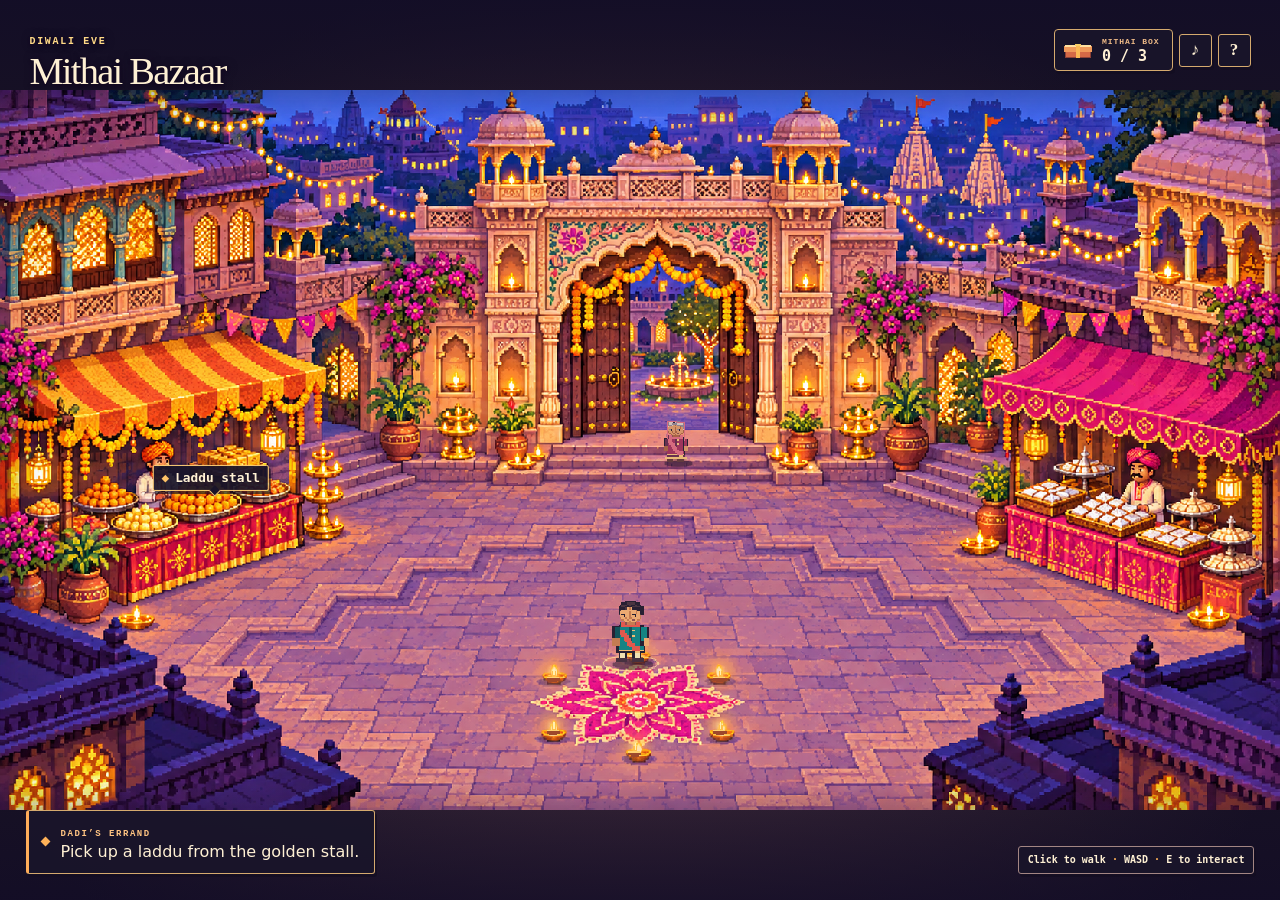
==== diwali-arcade/bazaar/index.html @ fdeb9579 "Add the pixel-art Mithai Bazaar shopping and homecoming game" ====
<!doctype html>
<html lang="en"><head><meta charset="utf-8"><meta name="viewport" content="width=device-width,initial-scale=1,viewport-fit=cover"><title>Mithai Bazaar</title><link rel="stylesheet" href="bazaar.css"></head>
<body><main id="app">
<div id="world">
  <img id="scenery" src="market.png" alt="A Diwali market with marigold and pink awnings and a decorated city gate.">
  <canvas id="scene" width="960" height="540" tabindex="0" aria-label="Walk through the market using the arrow keys or tap the ground."></canvas>
  <button id="landmark" class="landmark"><span id="landmark-icon">◆</span><span id="landmark-name">Laddu stall</span></button>
</div>
<header><div class="location"><span id="chapter">DIWALI EVE</span><h1 id="place">Mithai Bazaar</h1></div>
<div class="gear"><div class="inventory" aria-live="polite"><canvas id="box-icon" width="26" height="22" aria-hidden="true"></canvas><div><small id="count-label">MITHAI BOX</small><b id="count">0 / 3</b></div></div><button class="square" id="sound" aria-label="Enable sound" title="Enable sound">♪</button><button class="square" id="help" aria-label="Controls" title="Controls">?</button></div></header>
<footer><div class="quest"><i></i><div><span id="speaker">DADI’S ERRAND</span><p id="objective" aria-live="polite">Pick up a laddu from the golden stall.</p></div></div><div id="hint">Click to walk <b>·</b> WASD <b>·</b> E to interact</div></footer>
<dialog id="panel"><div class="panel-content"><div class="eyebrow"><i></i><span id="dialog-tag"></span></div><h2 id="dialog-title"></h2><p id="dialog-body"></p><div id="choices"></div><p id="feedback" aria-live="polite"></p><div id="actions"></div></div></dialog>
</main><script src="bazaar.js"></script></body></html>
---- diwali-arcade/bazaar/bazaar.css ----
*{box-sizing:border-box}html,body{margin:0;height:100%;width:100%;overflow:hidden;background:#100e20;color:#fff1d4;font-family:"Avenir Next",Avenir,system-ui,sans-serif}button{font:inherit;cursor:pointer;touch-action:manipulation}button:focus-visible,canvas:focus-visible{outline:3px solid #ffe6a3;outline-offset:3px}#app{position:relative;isolation:isolate;width:100%;height:100%;overflow:hidden;background:radial-gradient(ellipse at 50% 60%,#493040,#171124 77%)}#world{position:absolute;left:50%;top:50%;width:min(100vw,188vh);aspect-ratio:16/9;transform:translate(-50%,-50%);overflow:hidden;background:#271c38}#scenery,#scene{display:block;position:absolute;inset:0;width:100%;height:100%;image-rendering:pixelated}#scene{touch-action:none;outline:0!important}#world::after{content:"";pointer-events:none;position:absolute;inset:0;box-shadow:inset 0 0 65px #160b312c}
header,footer{position:absolute;left:0;right:0;display:flex;align-items:flex-start;justify-content:space-between;pointer-events:none;z-index:3}header{top:0;padding:clamp(12px,2.3vw,30px);background:linear-gradient(#120d27c7,transparent);gap:8px}footer{bottom:0;align-items:flex-end;padding:clamp(12px,2vw,28px);background:linear-gradient(transparent,#120c27a8);gap:12px}.location{text-shadow:0 2px 3px #130720,1px 0 8px #130720}.location>span,.quest span,.eyebrow,.inventory small{font:700 10px/1.4 ui-monospace,"Courier New",monospace;letter-spacing:.17em}.location>span{color:#ffda86}h1,h2,p{margin:0}h1,h2{font-family:Georgia,"Times New Roman",serif;font-weight:500}h1{font-size:clamp(24px,3vw,45px);line-height:1.15;letter-spacing:-.045em}.gear{display:flex;align-items:center;gap:6px}.square,.inventory,.quest,#hint,.landmark{background:#191529ed;color:#fff1d4;border:1px solid #d5aa6e;box-shadow:2px 3px 0 #120d20aa}.square{width:33px;height:33px;pointer-events:auto;font-family:Georgia,serif;font-weight:bold;font-size:17px;border-radius:3px}.square[aria-pressed="true"]{color:#191529;background:#ffd18b}.inventory{display:flex;align-items:center;gap:9px;padding:6px 12px 6px 8px;border-radius:4px}.inventory canvas{width:30px;image-rendering:pixelated}.inventory small{display:block;font-size:8px;letter-spacing:.12em;color:#f0bc88}.inventory b{display:block;font:700 15px/1.1 ui-monospace,monospace}.quest{display:flex;gap:12px;padding:10px 15px 11px 13px;max-width:min(70vw,470px);border-left:3px solid #ffad59;border-radius:3px}.quest i,.eyebrow i{display:block;width:7px;height:7px;flex:none;transform:rotate(45deg);background:#ffb258;align-self:center}.quest span,.eyebrow{color:#ffc482}.quest p{font-size:clamp(11px,1.3vw,16px);line-height:1.35}.quest span{font-size:9px}#hint{font:600 10px/1.25 ui-monospace,monospace;padding:7px 9px;border-color:#a38683;border-radius:3px}#hint b{color:#ffb258}.landmark{position:absolute;z-index:2;transform:translate(-50%,-100%);display:flex;align-items:center;gap:6px;white-space:nowrap;border-radius:2px;border-color:#ffcf75;padding:5px 8px;font:700 clamp(9px,1vw,13px)/1.1 ui-monospace,monospace}.landmark:after{content:"";position:absolute;left:50%;bottom:-5px;width:7px;height:7px;background:#191529;transform:rotate(45deg);border-right:1px solid #ffcf75;border-bottom:1px solid #ffcf75}.landmark span:first-child{color:#ffc367}.landmark:hover,.square:hover{background:#483041}dialog{color:#fff1d4;background:#211a32;border:1px solid #e7b46d;width:min(410px,92vw);max-height:90vh;overflow:auto;box-shadow:0 0 0 3px #221829,0 0 0 4px #805e56,0 20px 80px #090512b8;padding:0}dialog::backdrop{background:#100d1c79}.panel-content{padding:clamp(20px,3vw,32px)}.eyebrow{display:flex;align-items:center;gap:9px;font-size:9px}h2{font-size:clamp(25px,3vw,36px);letter-spacing:-.035em;line-height:1.05;margin:10px 0 12px}#dialog-body{font-size:15px;line-height:1.5;color:#f3dfcb}#choices{display:flex;gap:7px;margin-top:16px}#choices:empty,#feedback:empty,#actions:empty{display:none}#choices button{display:grid;justify-items:center;align-content:center;gap:4px;min-width:0;flex:1;font-size:11px;padding:8px 2px;background:#38253b;border:1px solid #8e6e68;color:#ffe1bb}#choices canvas{width:48px;height:42px;image-rendering:pixelated}#feedback{margin-top:10px;color:#ffd393;font-size:13px}#actions{display:flex;gap:8px;margin-top:20px}#actions button{background:#ffd28b;color:#271a2d;border:1px solid #ffe4a9;padding:8px 14px;font-size:13px;font-weight:700}#actions button.secondary{color:#ffe0b2;border-color:#866b64;background:#32253e}
@media(max-aspect-ratio:1/1){#world{width:100vw}header{top:max(0px,calc(50% - 32vw - 76px));background:none}footer{bottom:max(0px,calc(50% - 32vw - 85px));align-items:flex-start;flex-direction:column;background:none}.quest{max-width:100%}#hint{font-size:9px}.location>span{font-size:9px}.square{width:29px;height:29px}.inventory{padding:5px;gap:3px}.inventory canvas{width:21px}}
@media(max-height:480px){header,footer{padding:8px 12px}.location>span,.quest span{font-size:8px}h1{font-size:24px}.quest{padding:5px 10px}.square{width:27px;height:27px}.inventory{padding:3px 7px}.inventory small{font-size:7px}.inventory b{font-size:11px}.panel-content{padding:15px 20px}#dialog-body{font-size:13px}#choices{margin-top:8px}}
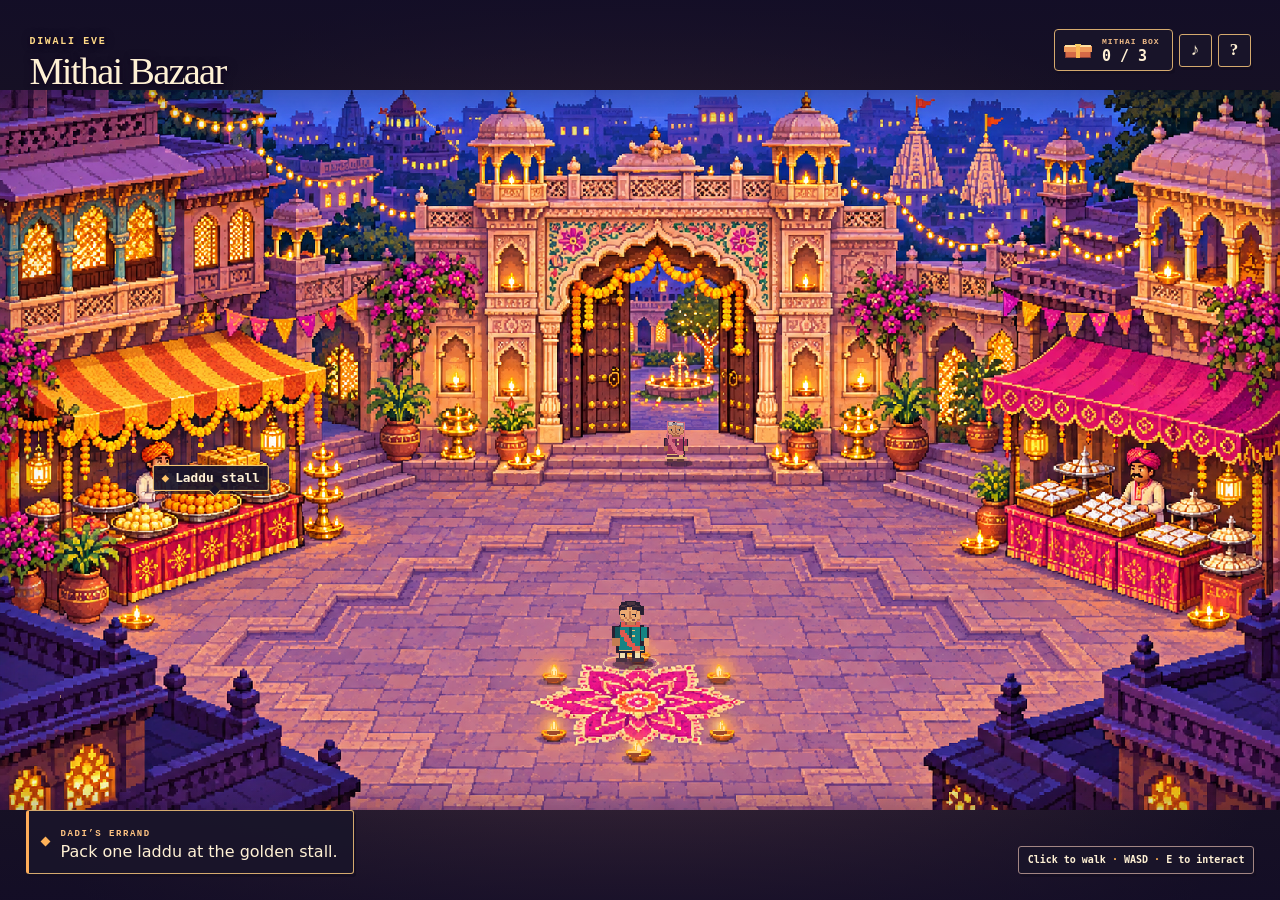
==== commit 7e708233: "Pack mithai by hand and light the rows of lamps in Ayodhya" ====
--- a/diwali-arcade/bazaar/index.html
+++ b/diwali-arcade/bazaar/index.html
@@ -9,5 +9,11 @@
 <header><div class="location"><span id="chapter">DIWALI EVE</span><h1 id="place">Mithai Bazaar</h1></div>
 <div class="gear"><div class="inventory" aria-live="polite"><canvas id="box-icon" width="26" height="22" aria-hidden="true"></canvas><div><small id="count-label">MITHAI BOX</small><b id="count">0 / 3</b></div></div><button class="square" id="sound" aria-label="Enable sound" title="Enable sound">♪</button><button class="square" id="help" aria-label="Controls" title="Controls">?</button></div></header>
 <footer><div class="quest"><i></i><div><span id="speaker">DADI’S ERRAND</span><p id="objective" aria-live="polite">Pick up a laddu from the golden stall.</p></div></div><div id="hint">Click to walk <b>·</b> WASD <b>·</b> E to interact</div></footer>
-<dialog id="panel"><div class="panel-content"><div class="eyebrow"><i></i><span id="dialog-tag"></span></div><h2 id="dialog-title"></h2><p id="dialog-body"></p><div id="choices"></div><p id="feedback" aria-live="polite"></p><div id="actions"></div></div></dialog>
+<section id="counter" hidden aria-label="Sweet packing counter">
+  <div class="counter-top"><div><small id="stall-label">GOLDEN STALL</small><h2 id="counter-title">Pack the laddu</h2></div><button type="button" id="leave" aria-label="Leave counter">×</button></div>
+  <div class="worktop"><div class="ledges"><button id="tray" type="button" aria-label="Pick up a sweet"><canvas id="tray-art" width="76" height="52"></canvas></button><span>Sweet tray</span></div>
+  <div class="ledges"><div id="gift-box" role="group" aria-label="Gift box"></div><span>Dadi’s mithai box</span></div></div>
+  <p id="packing-hint" aria-live="polite">Drag a sweet into an empty space. Space lifts and places.</p>
+</section>
+<dialog id="panel"><div class="panel-content"><div class="eyebrow"><i></i><span id="dialog-tag"></span></div><h2 id="dialog-title"></h2><p id="dialog-body"></p><div id="actions"></div></div></dialog>
 </main><script src="bazaar.js"></script></body></html>
--- a/diwali-arcade/bazaar/bazaar.css
+++ b/diwali-arcade/bazaar/bazaar.css
@@ -1,4 +1,5 @@
 *{box-sizing:border-box}html,body{margin:0;height:100%;width:100%;overflow:hidden;background:#100e20;color:#fff1d4;font-family:"Avenir Next",Avenir,system-ui,sans-serif}button{font:inherit;cursor:pointer;touch-action:manipulation}button:focus-visible,canvas:focus-visible{outline:3px solid #ffe6a3;outline-offset:3px}#app{position:relative;isolation:isolate;width:100%;height:100%;overflow:hidden;background:radial-gradient(ellipse at 50% 60%,#493040,#171124 77%)}#world{position:absolute;left:50%;top:50%;width:min(100vw,188vh);aspect-ratio:16/9;transform:translate(-50%,-50%);overflow:hidden;background:#271c38}#scenery,#scene{display:block;position:absolute;inset:0;width:100%;height:100%;image-rendering:pixelated}#scene{touch-action:none;outline:0!important}#world::after{content:"";pointer-events:none;position:absolute;inset:0;box-shadow:inset 0 0 65px #160b312c}
-header,footer{position:absolute;left:0;right:0;display:flex;align-items:flex-start;justify-content:space-between;pointer-events:none;z-index:3}header{top:0;padding:clamp(12px,2.3vw,30px);background:linear-gradient(#120d27c7,transparent);gap:8px}footer{bottom:0;align-items:flex-end;padding:clamp(12px,2vw,28px);background:linear-gradient(transparent,#120c27a8);gap:12px}.location{text-shadow:0 2px 3px #130720,1px 0 8px #130720}.location>span,.quest span,.eyebrow,.inventory small{font:700 10px/1.4 ui-monospace,"Courier New",monospace;letter-spacing:.17em}.location>span{color:#ffda86}h1,h2,p{margin:0}h1,h2{font-family:Georgia,"Times New Roman",serif;font-weight:500}h1{font-size:clamp(24px,3vw,45px);line-height:1.15;letter-spacing:-.045em}.gear{display:flex;align-items:center;gap:6px}.square,.inventory,.quest,#hint,.landmark{background:#191529ed;color:#fff1d4;border:1px solid #d5aa6e;box-shadow:2px 3px 0 #120d20aa}.square{width:33px;height:33px;pointer-events:auto;font-family:Georgia,serif;font-weight:bold;font-size:17px;border-radius:3px}.square[aria-pressed="true"]{color:#191529;background:#ffd18b}.inventory{display:flex;align-items:center;gap:9px;padding:6px 12px 6px 8px;border-radius:4px}.inventory canvas{width:30px;image-rendering:pixelated}.inventory small{display:block;font-size:8px;letter-spacing:.12em;color:#f0bc88}.inventory b{display:block;font:700 15px/1.1 ui-monospace,monospace}.quest{display:flex;gap:12px;padding:10px 15px 11px 13px;max-width:min(70vw,470px);border-left:3px solid #ffad59;border-radius:3px}.quest i,.eyebrow i{display:block;width:7px;height:7px;flex:none;transform:rotate(45deg);background:#ffb258;align-self:center}.quest span,.eyebrow{color:#ffc482}.quest p{font-size:clamp(11px,1.3vw,16px);line-height:1.35}.quest span{font-size:9px}#hint{font:600 10px/1.25 ui-monospace,monospace;padding:7px 9px;border-color:#a38683;border-radius:3px}#hint b{color:#ffb258}.landmark{position:absolute;z-index:2;transform:translate(-50%,-100%);display:flex;align-items:center;gap:6px;white-space:nowrap;border-radius:2px;border-color:#ffcf75;padding:5px 8px;font:700 clamp(9px,1vw,13px)/1.1 ui-monospace,monospace}.landmark:after{content:"";position:absolute;left:50%;bottom:-5px;width:7px;height:7px;background:#191529;transform:rotate(45deg);border-right:1px solid #ffcf75;border-bottom:1px solid #ffcf75}.landmark span:first-child{color:#ffc367}.landmark:hover,.square:hover{background:#483041}dialog{color:#fff1d4;background:#211a32;border:1px solid #e7b46d;width:min(410px,92vw);max-height:90vh;overflow:auto;box-shadow:0 0 0 3px #221829,0 0 0 4px #805e56,0 20px 80px #090512b8;padding:0}dialog::backdrop{background:#100d1c79}.panel-content{padding:clamp(20px,3vw,32px)}.eyebrow{display:flex;align-items:center;gap:9px;font-size:9px}h2{font-size:clamp(25px,3vw,36px);letter-spacing:-.035em;line-height:1.05;margin:10px 0 12px}#dialog-body{font-size:15px;line-height:1.5;color:#f3dfcb}#choices{display:flex;gap:7px;margin-top:16px}#choices:empty,#feedback:empty,#actions:empty{display:none}#choices button{display:grid;justify-items:center;align-content:center;gap:4px;min-width:0;flex:1;font-size:11px;padding:8px 2px;background:#38253b;border:1px solid #8e6e68;color:#ffe1bb}#choices canvas{width:48px;height:42px;image-rendering:pixelated}#feedback{margin-top:10px;color:#ffd393;font-size:13px}#actions{display:flex;gap:8px;margin-top:20px}#actions button{background:#ffd28b;color:#271a2d;border:1px solid #ffe4a9;padding:8px 14px;font-size:13px;font-weight:700}#actions button.secondary{color:#ffe0b2;border-color:#866b64;background:#32253e}
+header,footer{position:absolute;left:0;right:0;display:flex;align-items:flex-start;justify-content:space-between;pointer-events:none;z-index:3}header{top:0;padding:clamp(12px,2.3vw,30px);background:linear-gradient(#120d27c7,transparent);gap:8px}footer{bottom:0;align-items:flex-end;padding:clamp(12px,2vw,28px);background:linear-gradient(transparent,#120c27a8);gap:12px}.location{text-shadow:0 2px 3px #130720,1px 0 8px #130720}.location>span,.quest span,.eyebrow,.inventory small{font:700 10px/1.4 ui-monospace,"Courier New",monospace;letter-spacing:.17em}.location>span{color:#ffda86}h1,h2,p{margin:0}h1,h2{font-family:Georgia,"Times New Roman",serif;font-weight:500}h1{font-size:clamp(24px,3vw,45px);line-height:1.15;letter-spacing:-.045em}.gear{display:flex;align-items:center;gap:6px}.square,.inventory,.quest,#hint,.landmark{background:#191529ed;color:#fff1d4;border:1px solid #d5aa6e;box-shadow:2px 3px 0 #120d20aa}.square{width:33px;height:33px;pointer-events:auto;font-family:Georgia,serif;font-weight:bold;font-size:17px;border-radius:3px}.square[aria-pressed="true"]{color:#191529;background:#ffd18b}.inventory{display:flex;align-items:center;gap:9px;padding:6px 12px 6px 8px;border-radius:4px}.inventory canvas{width:30px;image-rendering:pixelated}.inventory small{display:block;font-size:8px;letter-spacing:.12em;color:#f0bc88}.inventory b{display:block;font:700 15px/1.1 ui-monospace,monospace}.quest{display:flex;gap:12px;padding:10px 15px 11px 13px;max-width:min(70vw,470px);border-left:3px solid #ffad59;border-radius:3px}.quest i,.eyebrow i{display:block;width:7px;height:7px;flex:none;transform:rotate(45deg);background:#ffb258;align-self:center}.quest span,.eyebrow{color:#ffc482}.quest p{font-size:clamp(11px,1.3vw,16px);line-height:1.35}.quest span{font-size:9px}#hint{font:600 10px/1.25 ui-monospace,monospace;padding:7px 9px;border-color:#a38683;border-radius:3px}#hint b{color:#ffb258}.landmark{position:absolute;z-index:2;transform:translate(-50%,-100%);display:flex;align-items:center;gap:6px;white-space:nowrap;border-radius:2px;border-color:#ffcf75;padding:5px 8px;font:700 clamp(9px,1vw,13px)/1.1 ui-monospace,monospace}.landmark:after{content:"";position:absolute;left:50%;bottom:-5px;width:7px;height:7px;background:#191529;transform:rotate(45deg);border-right:1px solid #ffcf75;border-bottom:1px solid #ffcf75}.landmark span:first-child{color:#ffc367}.landmark:hover,.square:hover{background:#483041}dialog{color:#fff1d4;background:#211a32;border:1px solid #e7b46d;width:min(410px,92vw);max-height:90vh;overflow:auto;box-shadow:0 0 0 3px #221829,0 0 0 4px #805e56,0 20px 80px #090512b8;padding:0}dialog::backdrop{background:#100d1c79}.panel-content{padding:clamp(20px,3vw,32px)}.eyebrow{display:flex;align-items:center;gap:9px;font-size:9px}h2{font-size:clamp(25px,3vw,36px);letter-spacing:-.035em;line-height:1.05;margin:10px 0 12px}#dialog-body{font-size:15px;line-height:1.5;color:#f3dfcb}#actions:empty{display:none}#actions{display:flex;gap:8px;margin-top:20px}#actions button{background:#ffd28b;color:#271a2d;border:1px solid #ffe4a9;padding:8px 14px;font-size:13px;font-weight:700}#actions button.secondary{color:#ffe0b2;border-color:#866b64;background:#32253e}
 @media(max-aspect-ratio:1/1){#world{width:100vw}header{top:max(0px,calc(50% - 32vw - 76px));background:none}footer{bottom:max(0px,calc(50% - 32vw - 85px));align-items:flex-start;flex-direction:column;background:none}.quest{max-width:100%}#hint{font-size:9px}.location>span{font-size:9px}.square{width:29px;height:29px}.inventory{padding:5px;gap:3px}.inventory canvas{width:21px}}
-@media(max-height:480px){header,footer{padding:8px 12px}.location>span,.quest span{font-size:8px}h1{font-size:24px}.quest{padding:5px 10px}.square{width:27px;height:27px}.inventory{padding:3px 7px}.inventory small{font-size:7px}.inventory b{font-size:11px}.panel-content{padding:15px 20px}#dialog-body{font-size:13px}#choices{margin-top:8px}}
+@media(max-height:480px){header,footer{padding:8px 12px}.location>span,.quest span{font-size:8px}h1{font-size:24px}.quest{padding:5px 10px}.square{width:27px;height:27px}.inventory{padding:3px 7px}.inventory small{font-size:7px}.inventory b{font-size:11px}.panel-content{padding:15px 20px}#dialog-body{font-size:13px}}
+[hidden]{display:none!important}#counter{position:absolute;z-index:4;left:50%;top:53%;transform:translate(-50%,-50%);width:min(460px,90vw);color:#fff0ce;background:#281a30;border:2px solid #efc47d;box-shadow:0 0 0 3px #38202c,0 7px 0 3px #100e20b8,0 16px 56px #170c26b8}.counter-top{padding:14px 18px 12px;display:flex;align-items:center;justify-content:space-between;border-bottom:1px solid #a97459}.counter-top small,.ledges>span{font:700 9px/1.3 ui-monospace,monospace;letter-spacing:.12em;color:#ffd599}.counter-top h2{font-size:26px;margin:3px 0 0}.counter-top button{color:#f8dcab;background:#413044;border:1px solid #ae836c;font-size:18px;width:28px;height:28px;line-height:19px}.worktop{padding:26px 15px 20px;display:flex;align-items:flex-end;justify-content:space-evenly;gap:16px;background:repeating-linear-gradient(1deg,transparent 0 13px,#ffc8890d 14px 15px,transparent 17px 31px),linear-gradient(#965238,#683a37);border-bottom:3px solid #55303a}.ledges{display:flex;align-items:center;flex-direction:column;gap:16px}.ledges>span{text-align:center;color:#ffe5bd;letter-spacing:.04em;text-shadow:1px 1px #58303a}#tray{padding:0;background:transparent;border:0;display:block;touch-action:none;cursor:grab}#tray:active{cursor:grabbing}#tray canvas{width:100px;height:70px;image-rendering:pixelated}#gift-box{display:flex;gap:5px;padding:8px;border:3px solid #ffc97d;outline:2px solid #632939;box-shadow:inset 0 0 0 2px #9d4537,0 7px 0 #a1463d,0 9px 0 #5b2d39;background:#d37350}.compartment{border:1px solid #8c4c3f;background:#efbe8b;box-shadow:inset 1px 3px 0 #be896d;width:49px;height:48px;padding:0;position:relative}.compartment:empty:after{content:"✧";color:#b77d63;font-size:22px}.compartment canvas{width:42px;height:36px;image-rendering:pixelated}.compartment.aim{outline:2px dashed #fff4b7;outline-offset:1px;background:#ffd59e}#packing-hint{padding:10px 17px 13px;font-size:12px;line-height:1.45;color:#ffe5be}.carried-sweet{position:fixed;width:48px;height:41px;image-rendering:pixelated;pointer-events:none;transform:translate(-50%,-60%);z-index:8;filter:drop-shadow(2px 4px 0 #3321368c)}#world .landmark.charging{background:linear-gradient(to right,#845828 var(--lit,0%),#191529 var(--lit,0%));touch-action:none}
